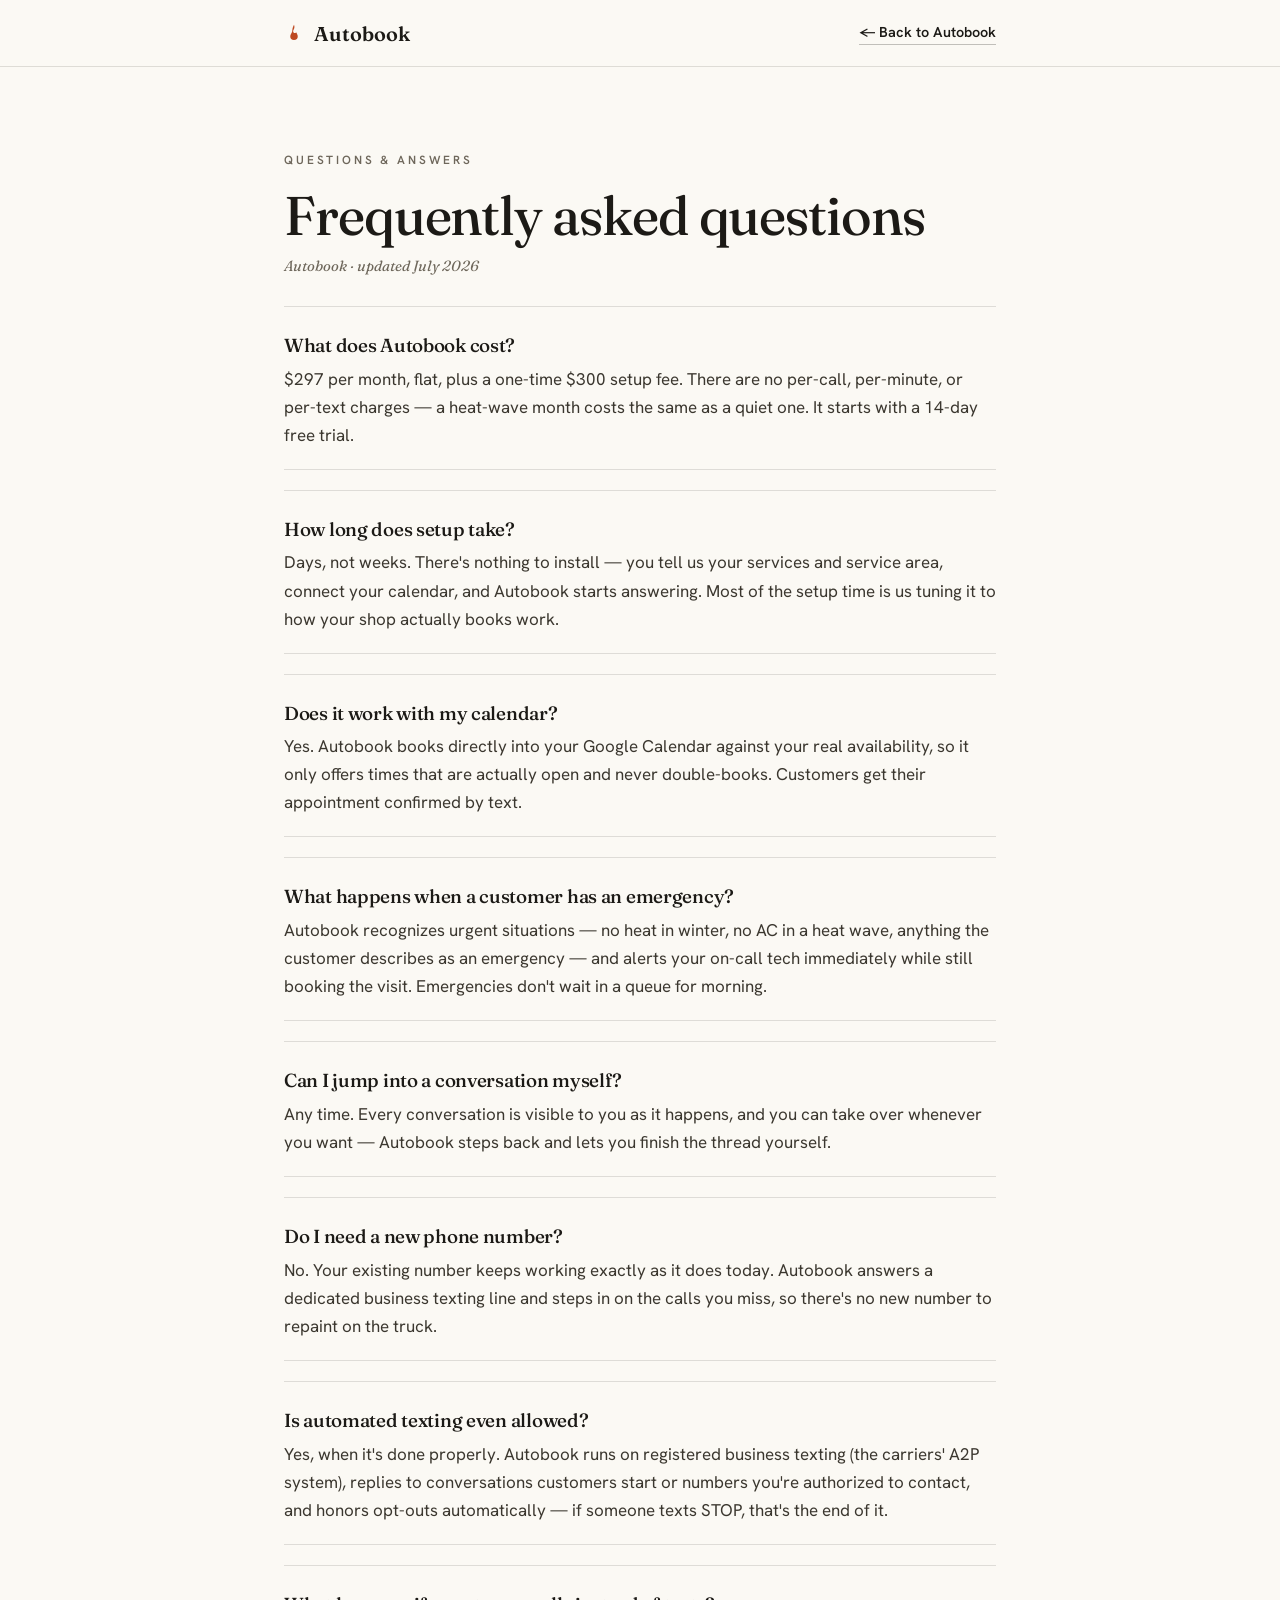
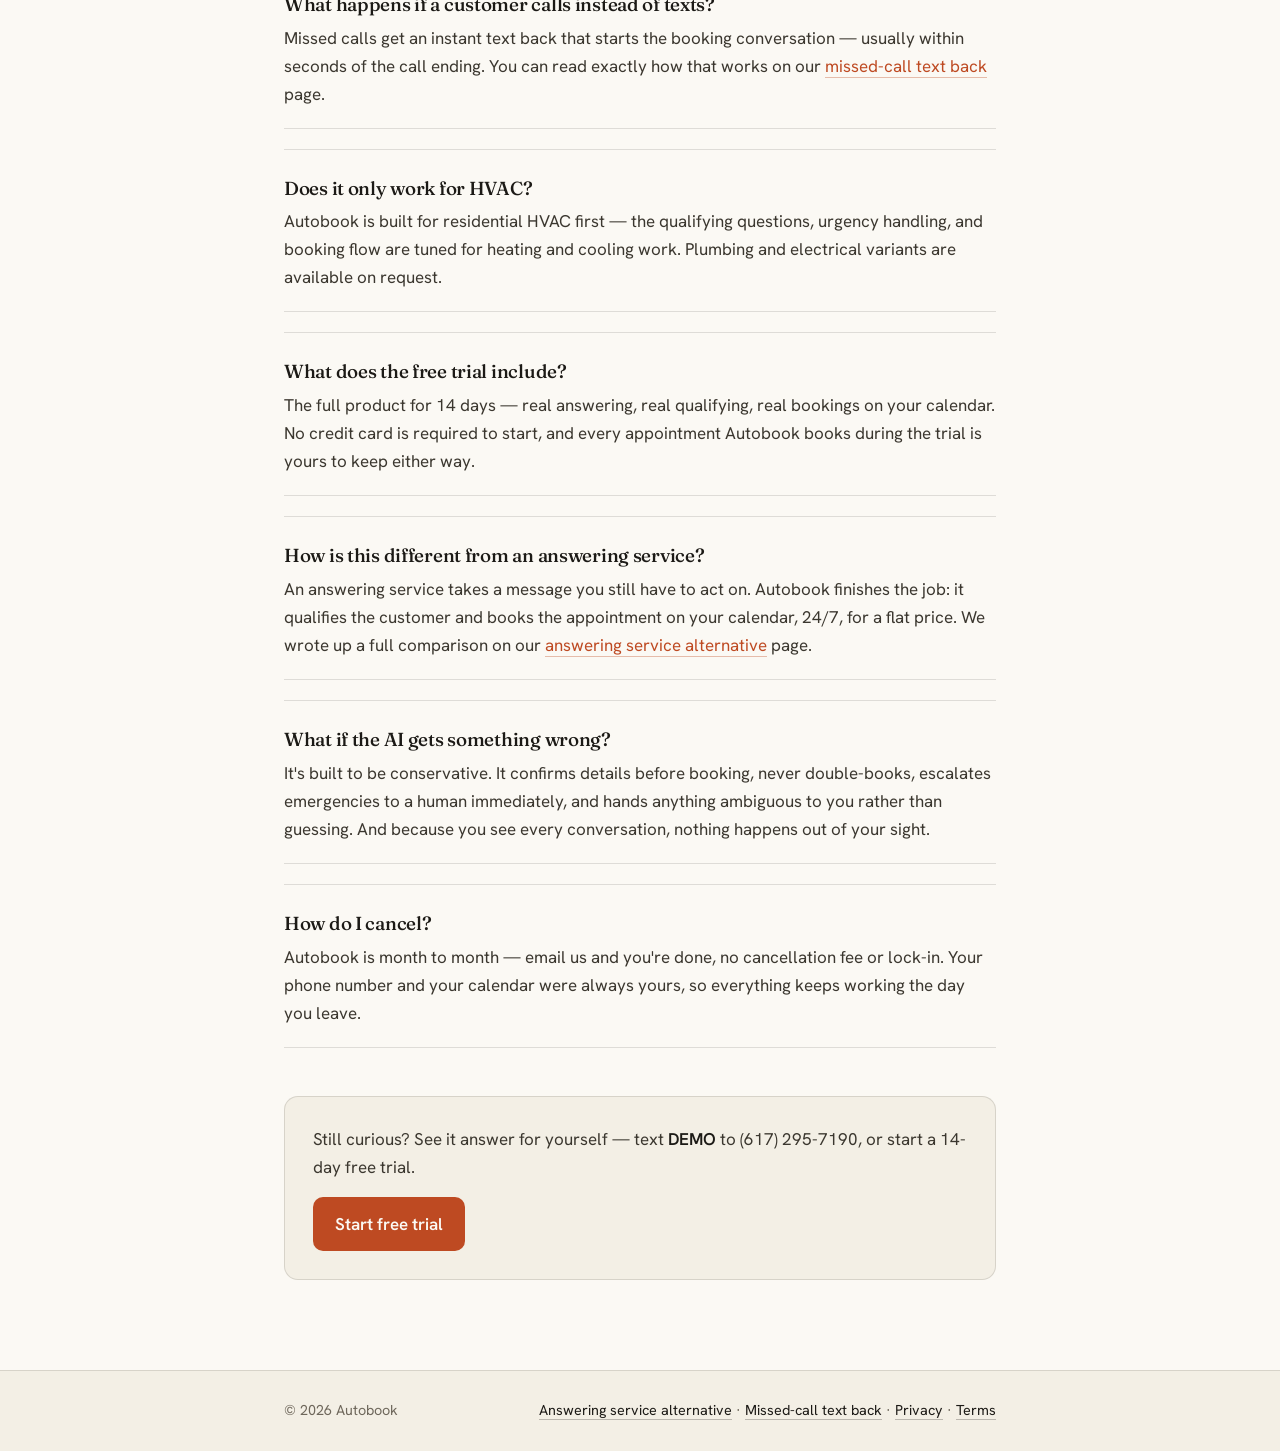
==== faq/index.html @ b10d1099 "feat(seo): FAQ page with FAQPage structured data Co-Authored-By: Claude Fable 5 <noreply@anthropic.c" ====
<!DOCTYPE html>
<html lang="en">
<head>
<meta charset="UTF-8" />
<meta name="viewport" content="width=device-width, initial-scale=1" />
<title>Autobook FAQ — pricing, setup, calendars, texting rules</title>
<meta name="description" content="Straight answers about Autobook: what it costs, how fast setup is, how calendar booking works, emergencies, texting compliance, and cancelling." />
<meta name="theme-color" content="#FBF9F4" />
<meta name="robots" content="index,follow" />
<link rel="canonical" href="https://tryautobook.com/faq/" />
<meta property="og:type" content="website" />
<meta property="og:site_name" content="Autobook" />
<meta property="og:url" content="https://tryautobook.com/faq/" />
<meta property="og:title" content="Autobook FAQ" />
<meta property="og:description" content="Straight answers about pricing, setup, calendar booking, emergencies, and texting rules." />
<meta property="og:image" content="https://tryautobook.com/og.png" />

<link rel="icon" href="data:image/svg+xml,%3Csvg xmlns='http://www.w3.org/2000/svg' viewBox='0 0 64 64'%3E%3Crect width='64' height='64' rx='14' fill='%23FBF9F4'/%3E%3Crect x='1.5' y='1.5' width='61' height='61' rx='12.5' fill='none' stroke='%231C1A16' stroke-opacity='.16'/%3E%3Cpath d='M32 13c4 9-2.5 11-2.5 16.5 0 2.2 1.7 3.7 3.7 3.7 1.6 0 2.7-.9 3.3-2.2C39 33.5 40 36 40 38.5A8 8 0 0 1 24 38.5c0-5.5 4-8 4.8-12.5.6-3.4-.2-6.7 3.2-13z' fill='%23BE4A22'/%3E%3C/svg%3E" />

<link rel="preconnect" href="https://fonts.googleapis.com" />
<link rel="preconnect" href="https://fonts.gstatic.com" crossorigin />
<link href="https://fonts.googleapis.com/css2?family=Fraunces:ital,opsz,wght@0,9..144,400;0,9..144,460;0,9..144,500;0,9..144,600;1,9..144,460&family=Hanken+Grotesk:wght@400;500;600;700&display=swap" rel="stylesheet" />

<link rel="stylesheet" href="../assets/pages.css" />
<script type="application/ld+json">
{
  "@context": "https://schema.org",
  "@type": "FAQPage",
  "publisher": {
    "@id": "https://tryautobook.com/#org"
  },
  "mainEntity": [
    {
      "@type": "Question",
      "name": "What does Autobook cost?",
      "acceptedAnswer": {
        "@type": "Answer",
        "text": "$297 per month, flat, plus a one-time $300 setup fee. There are no per-call, per-minute, or per-text charges — a heat-wave month costs the same as a quiet one. It starts with a 14-day free trial."
      }
    },
    {
      "@type": "Question",
      "name": "How long does setup take?",
      "acceptedAnswer": {
        "@type": "Answer",
        "text": "Days, not weeks. There's nothing to install — you tell us your services and service area, connect your calendar, and Autobook starts answering. Most of the setup time is us tuning it to how your shop actually books work."
      }
    },
    {
      "@type": "Question",
      "name": "Does it work with my calendar?",
      "acceptedAnswer": {
        "@type": "Answer",
        "text": "Yes. Autobook books directly into your Google Calendar against your real availability, so it only offers times that are actually open and never double-books. Customers get their appointment confirmed by text."
      }
    },
    {
      "@type": "Question",
      "name": "What happens when a customer has an emergency?",
      "acceptedAnswer": {
        "@type": "Answer",
        "text": "Autobook recognizes urgent situations — no heat in winter, no AC in a heat wave, anything the customer describes as an emergency — and alerts your on-call tech immediately while still booking the visit. Emergencies don't wait in a queue for morning."
      }
    },
    {
      "@type": "Question",
      "name": "Can I jump into a conversation myself?",
      "acceptedAnswer": {
        "@type": "Answer",
        "text": "Any time. Every conversation is visible to you as it happens, and you can take over whenever you want — Autobook steps back and lets you finish the thread yourself."
      }
    },
    {
      "@type": "Question",
      "name": "Do I need a new phone number?",
      "acceptedAnswer": {
        "@type": "Answer",
        "text": "No. Your existing number keeps working exactly as it does today. Autobook answers a dedicated business texting line and steps in on the calls you miss, so there's no new number to repaint on the truck."
      }
    },
    {
      "@type": "Question",
      "name": "Is automated texting even allowed?",
      "acceptedAnswer": {
        "@type": "Answer",
        "text": "Yes, when it's done properly. Autobook runs on registered business texting (the carriers' A2P system), replies to conversations customers start or numbers you're authorized to contact, and honors opt-outs automatically — if someone texts STOP, that's the end of it."
      }
    },
    {
      "@type": "Question",
      "name": "What happens if a customer calls instead of texts?",
      "acceptedAnswer": {
        "@type": "Answer",
        "text": "Missed calls get an instant text back that starts the booking conversation — usually within seconds of the call ending. You can read exactly how that works on our missed-call text back page."
      }
    },
    {
      "@type": "Question",
      "name": "Does it only work for HVAC?",
      "acceptedAnswer": {
        "@type": "Answer",
        "text": "Autobook is built for residential HVAC first — the qualifying questions, urgency handling, and booking flow are tuned for heating and cooling work. Plumbing and electrical variants are available on request."
      }
    },
    {
      "@type": "Question",
      "name": "What does the free trial include?",
      "acceptedAnswer": {
        "@type": "Answer",
        "text": "The full product for 14 days — real answering, real qualifying, real bookings on your calendar. No credit card is required to start, and every appointment Autobook books during the trial is yours to keep either way."
      }
    },
    {
      "@type": "Question",
      "name": "How is this different from an answering service?",
      "acceptedAnswer": {
        "@type": "Answer",
        "text": "An answering service takes a message you still have to act on. Autobook finishes the job: it qualifies the customer and books the appointment on your calendar, 24/7, for a flat price. We wrote up a full comparison on our answering service alternative page."
      }
    },
    {
      "@type": "Question",
      "name": "What if the AI gets something wrong?",
      "acceptedAnswer": {
        "@type": "Answer",
        "text": "It's built to be conservative. It confirms details before booking, never double-books, escalates emergencies to a human immediately, and hands anything ambiguous to you rather than guessing. And because you see every conversation, nothing happens out of your sight."
      }
    },
    {
      "@type": "Question",
      "name": "How do I cancel?",
      "acceptedAnswer": {
        "@type": "Answer",
        "text": "Autobook is month to month — email us and you're done, no cancellation fee or lock-in. Your phone number and your calendar were always yours, so everything keeps working the day you leave."
      }
    }
  ]
}
</script>
</head>
<body>

<header class="site">
  <div class="nav">
    <a class="brand" href="/" aria-label="Autobook home">
      <svg width="20" height="20" viewBox="0 0 24 24" fill="#BE4A22" aria-hidden="true"><path d="M12 2c1.6 4.5-1 5.5-1 8.2 0 1.1.85 1.85 1.85 1.85.8 0 1.35-.45 1.65-1.1C16 13.2 16.5 14.7 16.5 16A4.5 4.5 0 0 1 7.5 16c0-2.7 2-4 2.4-6.2.3-1.7-.1-3.4 2.1-7.8z"/></svg>
      Autobook
    </a>
    <a class="back" href="/">&larr; Back to Autobook</a>
  </div>
</header>

<main>
  <p class="eyebrow">Questions &amp; answers</p>
  <h1>Frequently asked questions</h1>
  <p class="meta">Autobook · updated July 2026</p>

  <div class="qa">
    <h2>What does Autobook cost?</h2>
    <p>$297 per month, flat, plus a one-time $300 setup fee. There are no per-call, per-minute, or per-text charges — a heat-wave month costs the same as a quiet one. It starts with a 14-day free trial.</p>
  </div>

  <div class="qa">
    <h2>How long does setup take?</h2>
    <p>Days, not weeks. There's nothing to install — you tell us your services and service area, connect your calendar, and Autobook starts answering. Most of the setup time is us tuning it to how your shop actually books work.</p>
  </div>

  <div class="qa">
    <h2>Does it work with my calendar?</h2>
    <p>Yes. Autobook books directly into your Google Calendar against your real availability, so it only offers times that are actually open and never double-books. Customers get their appointment confirmed by text.</p>
  </div>

  <div class="qa">
    <h2>What happens when a customer has an emergency?</h2>
    <p>Autobook recognizes urgent situations — no heat in winter, no AC in a heat wave, anything the customer describes as an emergency — and alerts your on-call tech immediately while still booking the visit. Emergencies don't wait in a queue for morning.</p>
  </div>

  <div class="qa">
    <h2>Can I jump into a conversation myself?</h2>
    <p>Any time. Every conversation is visible to you as it happens, and you can take over whenever you want — Autobook steps back and lets you finish the thread yourself.</p>
  </div>

  <div class="qa">
    <h2>Do I need a new phone number?</h2>
    <p>No. Your existing number keeps working exactly as it does today. Autobook answers a dedicated business texting line and steps in on the calls you miss, so there's no new number to repaint on the truck.</p>
  </div>

  <div class="qa">
    <h2>Is automated texting even allowed?</h2>
    <p>Yes, when it's done properly. Autobook runs on registered business texting (the carriers' A2P system), replies to conversations customers start or numbers you're authorized to contact, and honors opt-outs automatically — if someone texts STOP, that's the end of it.</p>
  </div>

  <div class="qa">
    <h2>What happens if a customer calls instead of texts?</h2>
    <p>Missed calls get an instant text back that starts the booking conversation — usually within seconds of the call ending. You can read exactly how that works on our <a href="/missed-call-text-back-hvac/">missed-call text back</a> page.</p>
  </div>

  <div class="qa">
    <h2>Does it only work for HVAC?</h2>
    <p>Autobook is built for residential HVAC first — the qualifying questions, urgency handling, and booking flow are tuned for heating and cooling work. Plumbing and electrical variants are available on request.</p>
  </div>

  <div class="qa">
    <h2>What does the free trial include?</h2>
    <p>The full product for 14 days — real answering, real qualifying, real bookings on your calendar. No credit card is required to start, and every appointment Autobook books during the trial is yours to keep either way.</p>
  </div>

  <div class="qa">
    <h2>How is this different from an answering service?</h2>
    <p>An answering service takes a message you still have to act on. Autobook finishes the job: it qualifies the customer and books the appointment on your calendar, 24/7, for a flat price. We wrote up a full comparison on our <a href="/hvac-answering-service-alternative/">answering service alternative</a> page.</p>
  </div>

  <div class="qa">
    <h2>What if the AI gets something wrong?</h2>
    <p>It's built to be conservative. It confirms details before booking, never double-books, escalates emergencies to a human immediately, and hands anything ambiguous to you rather than guessing. And because you see every conversation, nothing happens out of your sight.</p>
  </div>

  <div class="qa">
    <h2>How do I cancel?</h2>
    <p>Autobook is month to month — email us and you're done, no cancellation fee or lock-in. Your phone number and your calendar were always yours, so everything keeps working the day you leave.</p>
  </div>

  <div class="cta-box">
    <p>Still curious? See it answer for yourself — text <strong>DEMO</strong> to (617) 295-7190, or start a 14-day free trial.</p>
    <a class="cta-btn" href="/#pricing">Start free trial</a>
  </div>
</main>

<footer class="pagefoot">
  <div class="inner">
    <span>© 2026 Autobook</span>
    <span><a href="/hvac-answering-service-alternative/">Answering service alternative</a> · <a href="/missed-call-text-back-hvac/">Missed-call text back</a> · <a href="/privacy.html">Privacy</a> · <a href="/terms.html">Terms</a></span>
  </div>
</footer>

</body>
</html>
---- assets/pages.css ----
:root{
    --paper:#FBF9F4; --paper-2:#F3EFE5; --ink:#1C1A16; --ink-2:#3B372F; --muted:#6E675B;
    --line:rgba(28,26,22,.13); --line-2:rgba(28,26,22,.26);
    --ember:#BE4A22; --ember-deep:#9E3714;
    --font-display:'Fraunces',Georgia,serif; --font-body:'Hanken Grotesk',-apple-system,sans-serif;
  }
  *,*::before,*::after{box-sizing:border-box;}
  body{margin:0;background:var(--paper);color:var(--ink);font-family:var(--font-body);
    font-size:17px;line-height:1.65;-webkit-font-smoothing:antialiased;text-rendering:optimizeLegibility;}
  a{color:var(--ember);text-decoration:none;border-bottom:1px solid rgba(190,74,34,.35);transition:border-color .2s,color .2s;}
  a:hover{color:var(--ember-deep);border-color:var(--ember-deep);}
  header.site{position:sticky;top:0;background:rgba(251,249,244,.88);backdrop-filter:blur(10px);
    -webkit-backdrop-filter:blur(10px);border-bottom:1px solid var(--line);z-index:10;}
  .nav{max-width:760px;margin-inline:auto;padding:0 24px;height:66px;display:flex;align-items:center;justify-content:space-between;}
  .brand{display:flex;align-items:center;gap:10px;font-family:var(--font-display);font-weight:600;
    font-size:1.25rem;color:var(--ink);border:0;}
  .back{font-size:.9rem;font-weight:600;color:var(--ink);border-bottom:1px solid var(--line-2);}
  .back:hover{color:var(--ember);border-color:var(--ember);}
  main{max-width:760px;margin-inline:auto;padding:clamp(48px,8vw,84px) 24px 90px;}
  .eyebrow{font-size:.74rem;font-weight:600;letter-spacing:.24em;text-transform:uppercase;color:var(--muted);}
  h1{font-family:var(--font-display);font-weight:460;font-size:clamp(2.3rem,6vw,3.4rem);
    line-height:1.05;letter-spacing:-.02em;margin:16px 0 10px;}
  .meta{color:var(--muted);font-size:.92rem;font-family:var(--font-display);font-style:italic;margin:0 0 8px;}
  h2{font-family:var(--font-display);font-weight:500;font-size:1.42rem;letter-spacing:-.01em;
    margin:44px 0 12px;padding-top:28px;border-top:1px solid var(--line);}
  p{margin:0 0 14px;color:var(--ink-2);}
  ul{margin:0 0 14px;padding-left:22px;color:var(--ink-2);}
  li{margin-bottom:6px;}
  strong{color:var(--ink);font-weight:600;}
  .callout{background:var(--paper-2);border-left:3px solid var(--ember);padding:18px 20px;margin:18px 0;border-radius:0 4px 4px 0;}
  .callout ul{margin-bottom:0;}
  .callout > strong:first-child{display:block;margin-bottom:8px;}
  footer.site{border-top:1px solid var(--line);background:var(--paper-2);}
  .foot{max-width:760px;margin-inline:auto;padding:28px 24px;display:flex;flex-wrap:wrap;gap:10px 26px;
    justify-content:space-between;font-size:.86rem;color:var(--muted);}
  .foot a{color:var(--ink);border-color:var(--line-2);}
  .foot a:hover{color:var(--ember);border-color:var(--ember);}

/* content-page additions */
h2{font-family:var(--font-display);font-weight:500;font-size:clamp(1.45rem,3.2vw,1.9rem);line-height:1.15;letter-spacing:-.015em;margin:44px 0 14px;}
main p{margin:0 0 16px;color:var(--ink-2);}
main ul{margin:0 0 16px;padding-left:22px;}
main li{margin-bottom:8px;color:var(--ink-2);}
.compare-table{width:100%;border-collapse:collapse;margin:20px 0 28px;font-size:.95rem;}
.compare-table th,.compare-table td{text-align:left;padding:12px 14px;border-bottom:1px solid var(--line);vertical-align:top;}
.compare-table th{font-family:var(--font-body);font-size:.74rem;font-weight:600;letter-spacing:.18em;text-transform:uppercase;color:var(--muted);}
.compare-table td:first-child{font-weight:600;color:var(--ink);}
.cta-box{margin:48px 0 0;padding:28px;background:var(--paper-2);border:1px solid var(--line);border-radius:14px;}
.cta-box p{margin:0 0 16px;}
.cta-btn{display:inline-block;background:var(--ember);color:var(--paper);font-weight:600;padding:13px 22px;border-radius:10px;border:0;}
.cta-btn:hover{background:var(--ember-deep);color:var(--paper);}
.qa{padding:20px 0;border-bottom:1px solid var(--line);}
.qa h2{margin:0 0 8px;font-size:1.18rem;}
.qa p{margin:0;}
footer.pagefoot{border-top:1px solid var(--line);background:var(--paper-2);}
footer.pagefoot .inner{max-width:760px;margin-inline:auto;padding:28px 24px;display:flex;flex-wrap:wrap;gap:10px 24px;justify-content:space-between;font-size:.9rem;color:var(--muted);}
footer.pagefoot a{color:var(--ink);border-bottom:1px solid var(--line-2);}
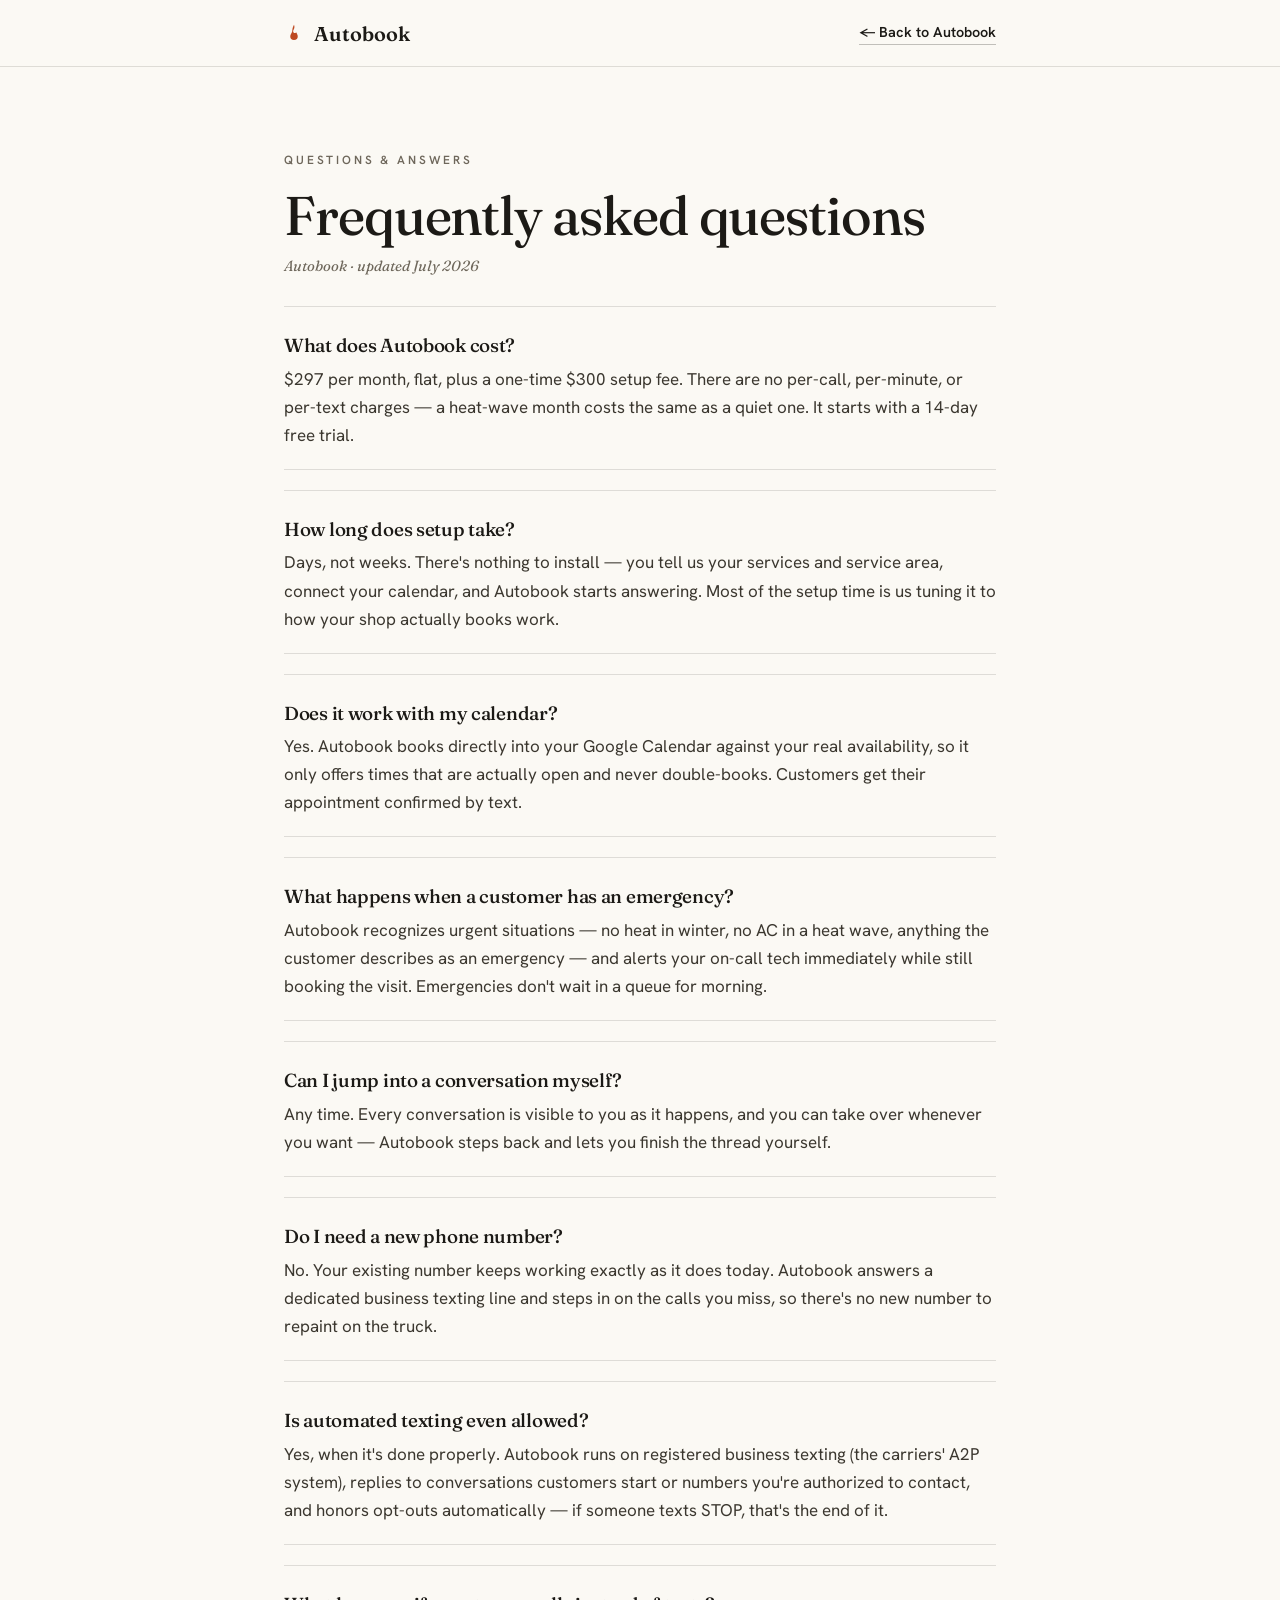
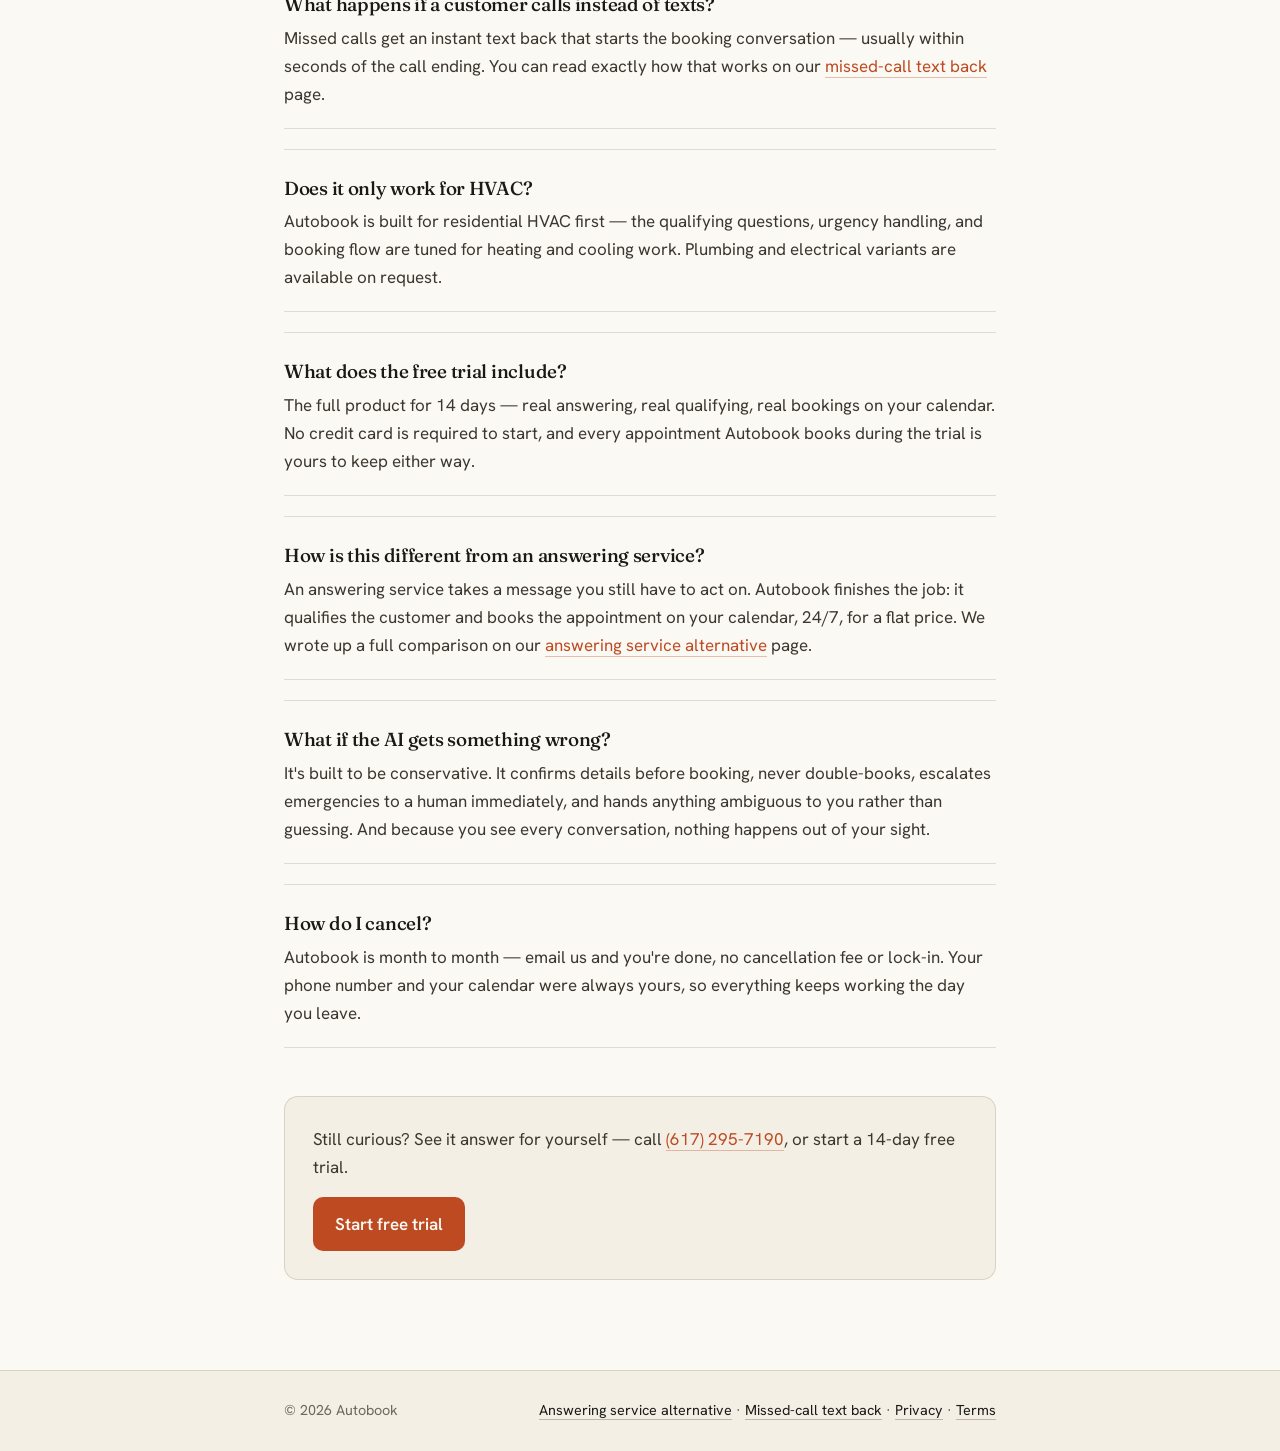
==== commit 76d36ee4: "feat: make subpage + homepage CTAs call-first to match the demo Homepage "Text it yourself" sublink " ====
--- a/faq/index.html
+++ b/faq/index.html
@@ -221,7 +221,7 @@
   </div>
 
   <div class="cta-box">
-    <p>Still curious? See it answer for yourself — text <strong>DEMO</strong> to (617) 295-7190, or start a 14-day free trial.</p>
+    <p>Still curious? See it answer for yourself — call <a href="tel:+16172957190">(617) 295-7190</a>, or start a 14-day free trial.</p>
     <a class="cta-btn" href="/#pricing">Start free trial</a>
   </div>
 </main>
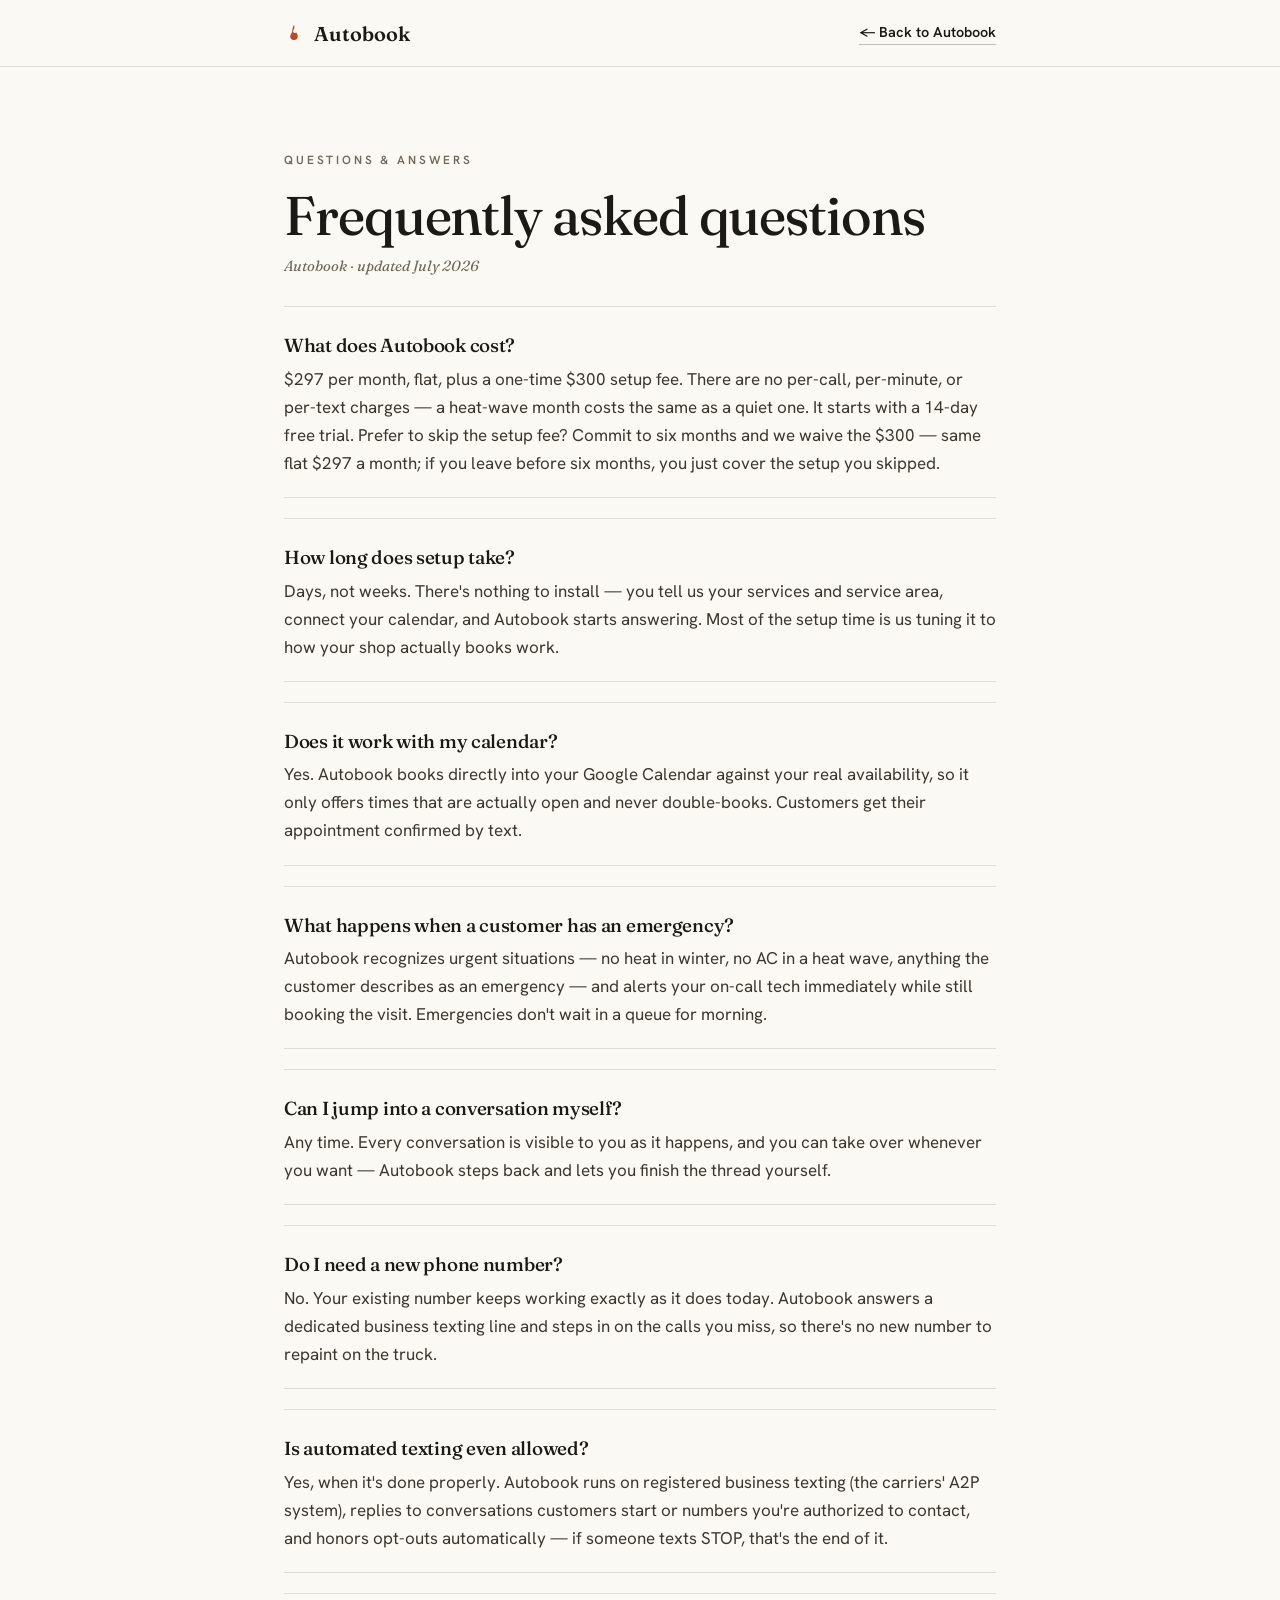
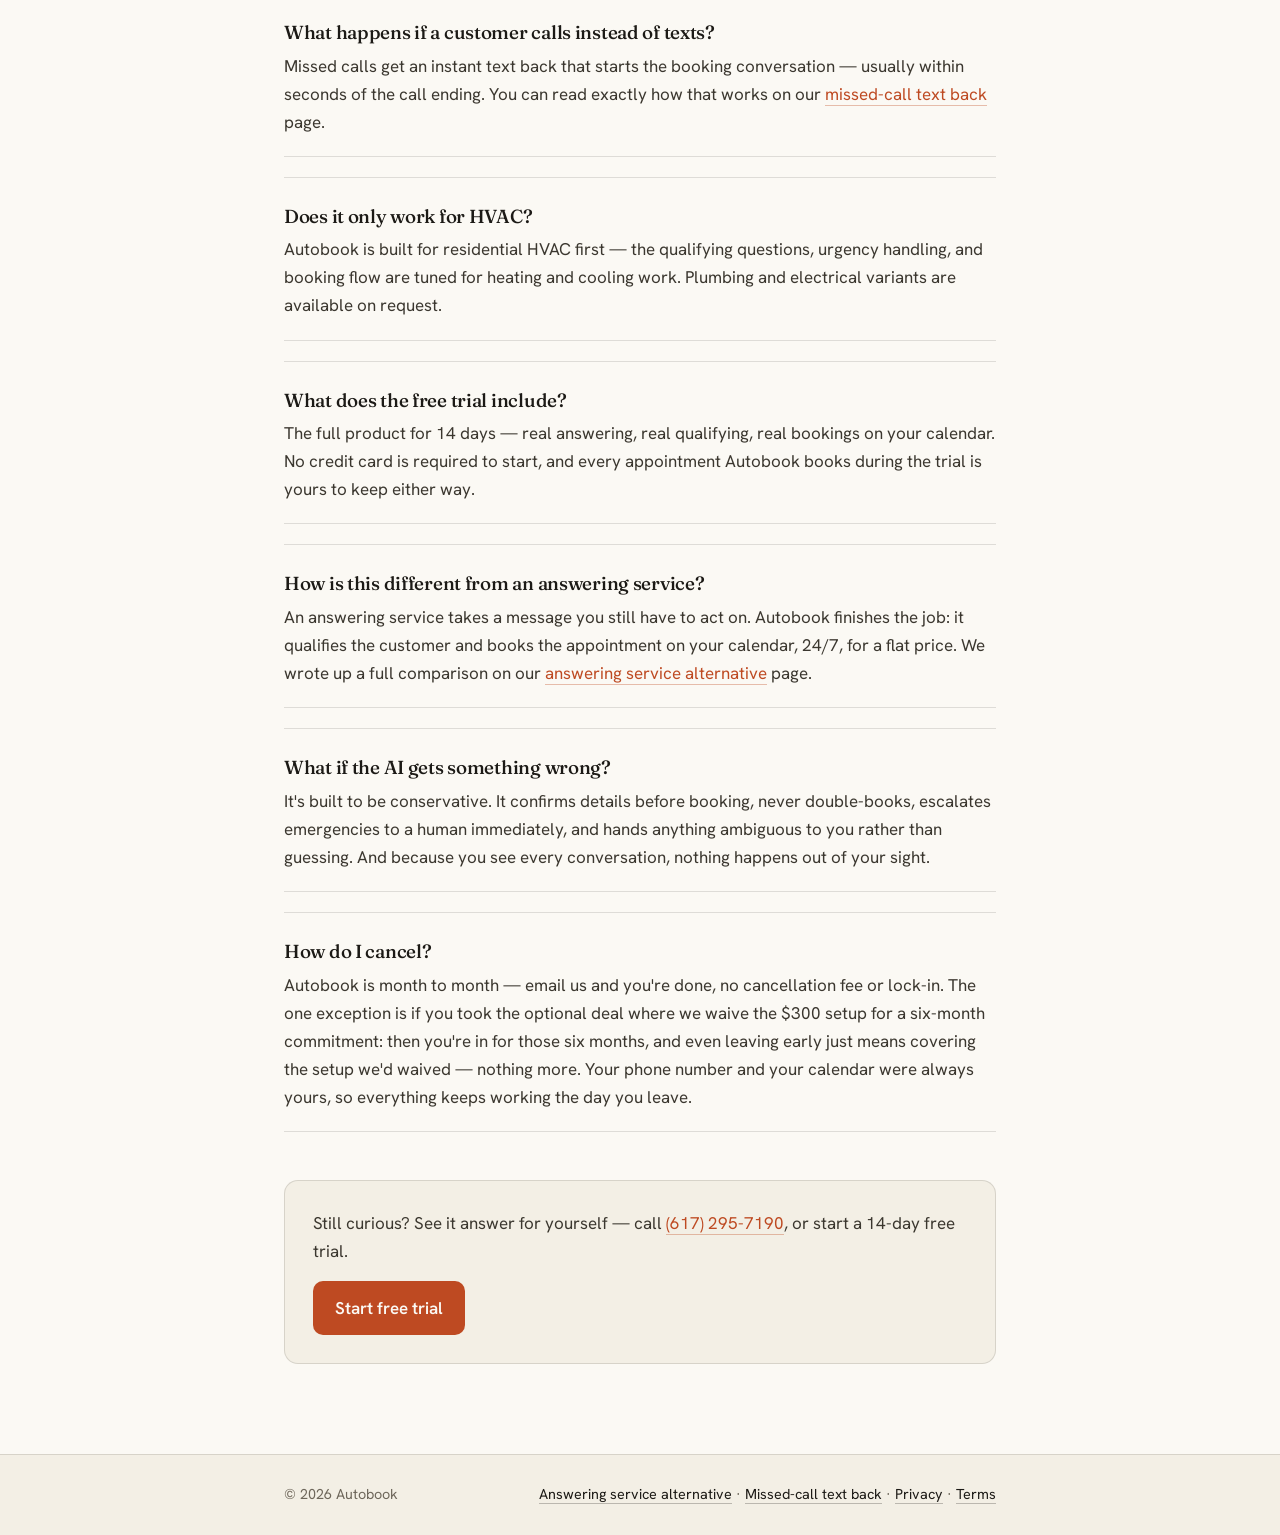
==== commit 61b6b6ed: "feat: optional 6-month plan — waive $300 setup for a season commitment Keeps "cancel anytime" as the" ====
--- a/faq/index.html
+++ b/faq/index.html
@@ -35,7 +35,7 @@
       "name": "What does Autobook cost?",
       "acceptedAnswer": {
         "@type": "Answer",
-        "text": "$297 per month, flat, plus a one-time $300 setup fee. There are no per-call, per-minute, or per-text charges — a heat-wave month costs the same as a quiet one. It starts with a 14-day free trial."
+        "text": "$297 per month, flat, plus a one-time $300 setup fee. There are no per-call, per-minute, or per-text charges — a heat-wave month costs the same as a quiet one. It starts with a 14-day free trial. Prefer to skip the setup fee? Commit to six months and we waive the $300 — same flat $297 a month; if you leave before six months, you just cover the setup you skipped."
       }
     },
     {
@@ -131,7 +131,7 @@
       "name": "How do I cancel?",
       "acceptedAnswer": {
         "@type": "Answer",
-        "text": "Autobook is month to month — email us and you're done, no cancellation fee or lock-in. Your phone number and your calendar were always yours, so everything keeps working the day you leave."
+        "text": "Autobook is month to month — email us and you're done, no cancellation fee or lock-in. The one exception is if you took the optional deal where we waive the $300 setup for a six-month commitment: then you're in for those six months, and even leaving early just means covering the setup we'd waived — nothing more. Your phone number and your calendar were always yours, so everything keeps working the day you leave."
       }
     }
   ]
@@ -157,7 +157,7 @@
 
   <div class="qa">
     <h2>What does Autobook cost?</h2>
-    <p>$297 per month, flat, plus a one-time $300 setup fee. There are no per-call, per-minute, or per-text charges — a heat-wave month costs the same as a quiet one. It starts with a 14-day free trial.</p>
+    <p>$297 per month, flat, plus a one-time $300 setup fee. There are no per-call, per-minute, or per-text charges — a heat-wave month costs the same as a quiet one. It starts with a 14-day free trial. Prefer to skip the setup fee? Commit to six months and we waive the $300 — same flat $297 a month; if you leave before six months, you just cover the setup you skipped.</p>
   </div>
 
   <div class="qa">
@@ -217,7 +217,7 @@
 
   <div class="qa">
     <h2>How do I cancel?</h2>
-    <p>Autobook is month to month — email us and you're done, no cancellation fee or lock-in. Your phone number and your calendar were always yours, so everything keeps working the day you leave.</p>
+    <p>Autobook is month to month — email us and you're done, no cancellation fee or lock-in. The one exception is if you took the optional deal where we waive the $300 setup for a six-month commitment: then you're in for those six months, and even leaving early just means covering the setup we'd waived — nothing more. Your phone number and your calendar were always yours, so everything keeps working the day you leave.</p>
   </div>
 
   <div class="cta-box">
